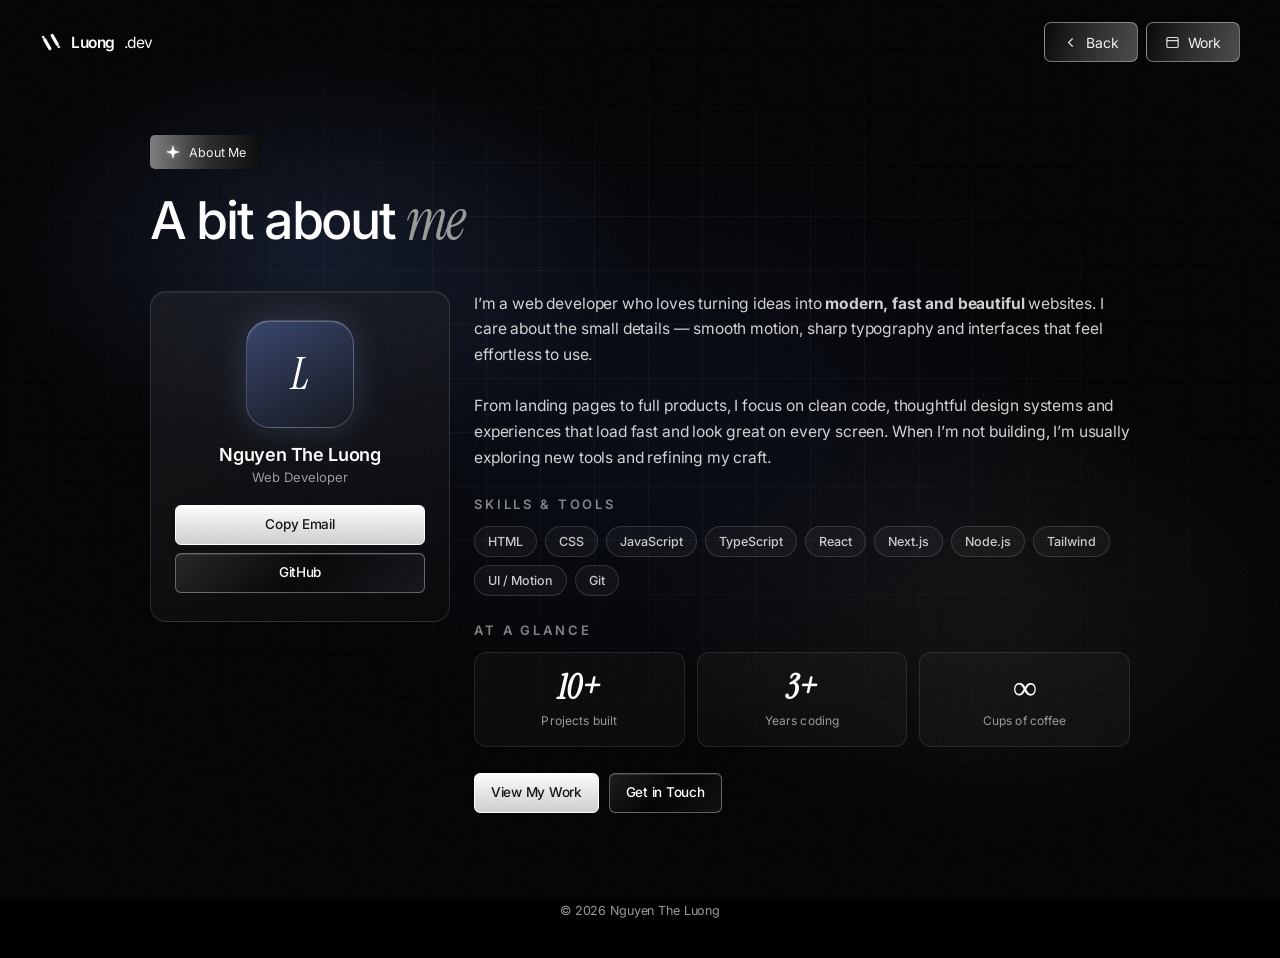
==== about.html @ 1709a324 "Add About page and About nav links New about.html reuses the site's design system (aurora, grain, se" ====
<!DOCTYPE html>
<html lang="en">
<head>
<meta charset="UTF-8">
<meta name="viewport" content="width=device-width, initial-scale=1.0">
<title>About — Nguyen The Luong</title>
<meta name="description" content="About Nguyen The Luong — web developer focused on modern, fast and beautiful websites.">
<link rel="icon" href="data:image/svg+xml,%3Csvg xmlns='http://www.w3.org/2000/svg' viewBox='0 0 24 24' fill='white'%3E%3Cg transform='rotate(-30 12 12)'%3E%3Ccircle cx='7.3' cy='3.2' r='1.45'/%3E%3Crect x='5.5' y='4.7' width='3.6' height='14.6' rx='1.8'/%3E%3Crect x='14.9' y='4.7' width='3.6' height='14.6' rx='1.8'/%3E%3Ccircle cx='16.7' cy='20.8' r='1.45'/%3E%3C/g%3E%3C/svg%3E">
<style>
html, body { background: #000000 !important; color: #ffffff; }

@font-face {
  font-family: "Inter";
  font-style: normal;
  font-weight: 100 900;
  font-display: swap;
  src: url("inter.woff2") format("woff2");
}
@font-face {
  font-family: "Instrument Serif";
  font-style: italic;
  font-weight: 400;
  font-display: swap;
  src: url("instrument-serif-italic.woff2") format("woff2");
}

:root {
  --bg: #000000;
  --text: #ffffff;
  --muted: #9a9a9a;
  --border: rgba(255, 255, 255, 0.16);

  --logo: 15.5px;
  --logo-mark: 22px;
  --nav: 14px;
  --nav-h: 40px;
  --nav-pad: 18px;
  --btn: 13.5px;
  --btn-h: 40px;
  --h1: 52px;
  --lede: 15.5px;
  --header-y: 22px;
  --header-x: 40px;

  --ui-font: "Inter", system-ui, -apple-system, BlinkMacSystemFont, "Segoe UI", sans-serif;
  --serif-font: "Instrument Serif", "Times New Roman", Times, serif;
}

*, *::before, *::after { box-sizing: border-box; margin: 0; padding: 0; }
a { color: inherit; text-decoration: none; }
button { font-family: inherit; }
html { scroll-behavior: smooth; }
/* @@BASE@@ */
html, body { background: var(--bg, #000000); color: var(--text, #ffffff); }
body {
  font-family: var(--ui-font);
  -webkit-font-smoothing: antialiased;
  -moz-osx-font-smoothing: grayscale;
  text-rendering: optimizeLegibility;
  overflow-x: hidden;
  position: relative;
  min-height: 100vh;
  min-height: 100dvh;
}

.grain {
  position: fixed; inset: 0; z-index: 100; pointer-events: none; opacity: 0.055;
  background-image: url("data:image/svg+xml,%3Csvg xmlns='http://www.w3.org/2000/svg' width='240' height='240'%3E%3Cfilter id='n'%3E%3CfeTurbulence type='fractalNoise' baseFrequency='0.85' numOctaves='2' stitchTiles='stitch'/%3E%3C/filter%3E%3Crect width='100%25' height='100%25' filter='url(%23n)'/%3E%3C/svg%3E");
}
.aurora {
  position: fixed; inset: 0; z-index: 0; overflow: hidden;
  background:
    radial-gradient(42% 40% at 24% 28%, rgba(110, 150, 255, 0.14), transparent 62%),
    radial-gradient(46% 44% at 78% 68%, rgba(255, 255, 255, 0.06), transparent 62%),
    radial-gradient(60% 55% at 50% 46%, rgba(60, 95, 190, 0.11), transparent 66%);
}
.aurora::after {
  content: ""; position: absolute; inset: 0;
  background-image:
    linear-gradient(rgba(255, 255, 255, 0.04) 1px, transparent 1px),
    linear-gradient(90deg, rgba(255, 255, 255, 0.04) 1px, transparent 1px);
  background-size: 54px 54px;
  -webkit-mask-image: radial-gradient(80% 70% at 50% 40%, #000 20%, transparent 82%);
          mask-image: radial-gradient(80% 70% at 50% 40%, #000 20%, transparent 82%);
}

.page { position: relative; z-index: 1; }

.header {
  position: relative; z-index: 50;
  display: flex; align-items: center; justify-content: space-between; gap: 16px;
  padding: var(--header-y) var(--header-x) 10px;
}
.logo { display: inline-flex; align-items: center; gap: 9px; font-size: var(--logo); font-weight: 600; letter-spacing: -0.03em; color: #fff; }
.logo-mark { width: var(--logo-mark); height: var(--logo-mark); flex: none; }
.logo-suffix { font-weight: 400; }
.header-nav { display: flex; align-items: center; gap: 8px; }

.pill {
  display: inline-flex; align-items: center; gap: 8px; height: var(--nav-h); padding: 0 var(--nav-pad);
  border-radius: 7px; position: relative; overflow: hidden;
  border: 1px solid rgba(198, 198, 198, 0.55);
  background: linear-gradient(105deg, #050505 0%, #2a2a2a 48%, #4a4a4a 100%);
  color: #f3f3f3; font-size: var(--nav); letter-spacing: -0.01em; white-space: nowrap;
  transition: background 0.35s ease, border-color 0.35s ease, box-shadow 0.35s ease;
}
.pill svg { width: 15px; height: 15px; flex: none; opacity: 0.9; }
.pill::before { content: ""; position: absolute; inset: 0; background: linear-gradient(115deg, transparent 30%, rgba(255, 255, 255, 0.16) 50%, transparent 70%); transform: translateX(-120%); }
.pill:hover::before { transform: translateX(120%); transition: transform 0.6s ease; }
.pill:hover { border-color: rgba(235, 235, 235, 0.9); background: linear-gradient(105deg, #111 0%, #3a3a3a 45%, #6a6a6a 100%); box-shadow: 0 0 18px rgba(200, 210, 230, 0.18); }

.btn {
  position: relative; isolation: isolate; overflow: hidden; display: inline-flex; align-items: center; justify-content: center; gap: 7px;
  height: var(--btn-h); padding: 0 16px; border-radius: 6px; font-size: var(--btn); font-weight: 500; letter-spacing: -0.02em; line-height: 1;
  white-space: nowrap; cursor: pointer; border: 1px solid transparent; background: none; color: #fff;
  transition: background 0.35s ease, border-color 0.35s ease, box-shadow 0.35s ease, color 0.35s ease;
}
.btn svg { width: 15px; height: 15px; flex: none; }
.btn::after { content: ""; position: absolute; inset: 0; background: linear-gradient(115deg, transparent 20%, rgba(255, 255, 255, 0.45) 48%, transparent 76%); transform: translateX(-130%); }
.btn:hover::after { transform: translateX(130%); transition: transform 0.65s ease; }
.btn-solid { background: linear-gradient(180deg, #fff 0%, #e7e7e7 48%, #cfcfcf 100%); color: #111; border-color: #fff; box-shadow: inset 0 1px 0 rgba(255, 255, 255, 0.95); }
.btn-solid:hover { background: linear-gradient(180deg, #fff 0%, #f3f6ff 42%, #d5def2 100%); border-color: #f2f6ff; box-shadow: inset 0 1px 0 #fff, 0 0 22px rgba(186, 208, 255, 0.35), 0 8px 18px rgba(255, 255, 255, 0.12); }
.btn-ghost { background: linear-gradient(135deg, rgba(255, 255, 255, 0.1), rgba(0, 0, 0, 0.45) 50%, rgba(160, 175, 200, 0.08)); color: #fff; border-color: rgba(198, 198, 198, 0.45); box-shadow: inset 0 1px 0 rgba(255, 255, 255, 0.12); }
.btn-ghost:hover { background: linear-gradient(135deg, rgba(210, 225, 255, 0.18), rgba(0, 0, 0, 0.35) 48%, rgba(180, 195, 220, 0.16)); border-color: rgba(220, 230, 255, 0.75); box-shadow: inset 0 1px 0 rgba(255, 255, 255, 0.22), 0 0 20px rgba(170, 200, 255, 0.22); }
/* @@ABOUT@@ */
.about {
  max-width: 1060px;
  margin: 0 auto;
  padding: clamp(36px, 7vh, 84px) var(--header-x) clamp(48px, 10vh, 96px);
}
.eyebrow {
  display: inline-flex; align-items: center; gap: 8px; margin-bottom: 20px; padding: 9px 15px; border-radius: 5px;
  background: linear-gradient(90deg, #7d7d7d 0%, #2a2a2a 52%, #0a0a0a 100%); color: #f2f2f2; font-size: 12.5px; letter-spacing: -0.01em;
}
.eyebrow svg { width: 16px; height: 16px; filter: drop-shadow(0 0 3px rgba(255, 255, 255, 0.45)); }

.about h1 { font-family: var(--ui-font); font-weight: 500; font-size: var(--h1); letter-spacing: -0.045em; line-height: 1.08; color: #fff; }
.about h1 em { font-family: var(--serif-font); font-style: italic; font-weight: 400; font-size: 1.1em; letter-spacing: -0.03em; color: var(--muted); }

.about-layout {
  display: grid;
  grid-template-columns: 300px 1fr;
  gap: 24px;
  margin-top: 40px;
  align-items: start;
}

.avatar-card {
  position: relative; overflow: hidden;
  border-radius: 16px; padding: 28px 24px;
  border: 1px solid rgba(255, 255, 255, 0.12);
  background: linear-gradient(160deg, rgba(30, 32, 38, 0.62), rgba(8, 8, 10, 0.74));
  backdrop-filter: blur(12px); -webkit-backdrop-filter: blur(12px);
  box-shadow: inset 0 1px 0 rgba(255, 255, 255, 0.08);
  text-align: center;
}
.avatar {
  width: 108px; height: 108px; margin: 0 auto 16px; border-radius: 24px;
  display: grid; place-items: center;
  font-family: var(--serif-font); font-style: italic; font-size: 44px; color: #fff;
  background: linear-gradient(150deg, rgba(120, 155, 255, 0.35), rgba(20, 22, 30, 0.9));
  border: 1px solid rgba(255, 255, 255, 0.2);
  box-shadow: inset 0 1px 0 rgba(255, 255, 255, 0.22), 0 0 34px rgba(150, 180, 255, 0.2);
}
.avatar-card .name { font-size: 18px; font-weight: 600; letter-spacing: -0.02em; }
.avatar-card .role { margin-top: 4px; font-size: 13px; color: var(--muted); }
.avatar-card .avatar-actions { display: flex; flex-direction: column; gap: 8px; margin-top: 20px; }
.avatar-card .btn { width: 100%; }

.about-body { display: flex; flex-direction: column; gap: 26px; }
.about-body p { font-size: var(--lede); line-height: 1.65; color: rgba(255, 255, 255, 0.82); letter-spacing: -0.01em; }
.about-body p .soft { color: var(--muted); }

.section-title { font-size: 13px; font-weight: 600; text-transform: uppercase; letter-spacing: 0.22em; color: rgba(255, 255, 255, 0.5); margin-bottom: 14px; }

.skills { display: flex; flex-wrap: wrap; gap: 8px; }
.skill {
  font-size: 12.5px; font-weight: 500; padding: 7px 13px; border-radius: 999px;
  border: 1px solid rgba(255, 255, 255, 0.14); background: rgba(255, 255, 255, 0.04); color: rgba(255, 255, 255, 0.78);
  transition: border-color 0.3s ease, box-shadow 0.3s ease, color 0.3s ease;
}
.skill:hover { border-color: rgba(220, 230, 255, 0.6); color: #fff; box-shadow: 0 0 16px rgba(150, 180, 255, 0.2); }

.stats { display: grid; grid-template-columns: repeat(3, 1fr); gap: 12px; }
.stat {
  border-radius: 12px; padding: 18px; text-align: center;
  border: 1px solid rgba(255, 255, 255, 0.1); background: rgba(255, 255, 255, 0.03);
}
.stat b { display: block; font-family: var(--serif-font); font-style: italic; font-size: 34px; color: #fff; line-height: 1; }
.stat span { display: block; margin-top: 8px; font-size: 12px; color: var(--muted); letter-spacing: 0.01em; }

.foot { text-align: center; color: var(--muted); font-size: 12.5px; letter-spacing: -0.01em; padding: 0 24px 40px; }

.appear { opacity: 0; transform: translateY(18px); }
.appear.is-in { opacity: 1; transform: none; transition: opacity 0.8s cubic-bezier(0.16, 1, 0.3, 1), transform 0.8s cubic-bezier(0.16, 1, 0.3, 1); transition-delay: var(--d, 0s); }

.transition { position: fixed; inset: 0; z-index: 400; background: #000; pointer-events: none; opacity: 0; }
.transition.cover { opacity: 1; pointer-events: auto; transition: opacity 0.5s ease; }

@media (min-width: 1600px) { :root { --h1: 62px; --header-x: 64px; } }
@media (max-width: 860px) {
  :root { --header-x: 18px; --h1: 40px; }
  .about-layout { grid-template-columns: 1fr; }
  .avatar-card { max-width: 420px; }
}
@media (max-width: 560px) {
  :root { --h1: 34px; }
  .stats { grid-template-columns: 1fr; }
  .header-nav .pill span { display: none; }
  .header-nav .pill { padding: 0 12px; }
}
@media (prefers-reduced-motion: reduce) {
  *, *::before, *::after { transition: none !important; animation: none !important; }
  .appear { opacity: 1 !important; transform: none !important; }
  .transition { display: none !important; }
}
</style>
</head>
<!-- @@BODY@@ -->
<body>

<div class="grain" aria-hidden="true"></div>
<div class="aurora" aria-hidden="true"></div>
<div class="transition" id="transition" aria-hidden="true"></div>

<div class="page">
  <header class="header">
    <a class="logo appear" style="--d:0.02s" href="index.html" data-nav aria-label="Nguyen The Luong — home">
      <svg class="logo-mark" viewBox="0 0 24 24" fill="currentColor" aria-hidden="true">
        <g transform="rotate(-30 12 12)">
          <circle cx="7.3" cy="3.2" r="1.45"/>
          <rect x="5.5" y="4.7" width="3.6" height="14.6" rx="1.8"/>
          <rect x="14.9" y="4.7" width="3.6" height="14.6" rx="1.8"/>
          <circle cx="16.7" cy="20.8" r="1.45"/>
        </g>
      </svg>
      Luong<span class="logo-suffix">.dev</span>
    </a>
    <nav class="header-nav" aria-label="Primary">
      <a class="pill appear" style="--d:0.06s" href="index.html" data-nav>
        <svg viewBox="0 0 24 24" fill="none" stroke="currentColor" stroke-width="1.9" stroke-linecap="round" stroke-linejoin="round" aria-hidden="true"><path d="M15 18l-6-6 6-6"/></svg>
        <span>Back</span>
      </a>
      <a class="pill appear" style="--d:0.10s" href="work.html" data-nav>
        <svg viewBox="0 0 24 24" fill="none" stroke="currentColor" stroke-width="1.9" stroke-linecap="round" stroke-linejoin="round" aria-hidden="true"><rect x="3" y="4" width="18" height="16" rx="2"/><path d="M3 9h18"/></svg>
        <span>Work</span>
      </a>
    </nav>
  </header>

  <section class="about">
    <div class="eyebrow appear" style="--d:0.14s">
      <svg viewBox="0 0 24 24" fill="white" aria-hidden="true"><path d="M12 2.6c.55 0 .88.55 1.08 2.1.62 4.7 1.52 5.6 6.22 6.22 1.55.2 2.1.53 2.1 1.08s-.55.88-2.1 1.08c-4.7.62-5.6 1.52-6.22 6.22-.2 1.55-.53 2.1-1.08 2.1s-.88-.55-1.08-2.1c-.62-4.7-1.52-5.6-6.22-6.22C3.15 12.88 2.6 12.55 2.6 12s.55-.88 2.1-1.08c4.7-.62 5.6-1.52 6.22-6.22C11.12 3.15 11.45 2.6 12 2.6Z"/></svg>
      About Me
    </div>
    <h1 class="appear" style="--d:0.20s">A bit about <em>me</em></h1>

    <div class="about-layout">
      <aside class="avatar-card appear" style="--d:0.28s">
        <div class="avatar" aria-hidden="true">L</div>
        <div class="name">Nguyen The Luong</div>
        <div class="role">Web Developer</div>
        <div class="avatar-actions">
          <a class="btn btn-solid" href="#" data-copy><span class="copy-label">Copy Email</span></a>
          <a class="btn btn-ghost" href="https://github.com/luongkun" target="_blank" rel="noopener">GitHub</a>
        </div>
      </aside>

      <div class="about-body">
        <div class="appear" style="--d:0.34s">
          <p>I&rsquo;m a web developer who loves turning ideas into <strong>modern, fast and beautiful</strong> websites. I care about the small details &mdash; smooth motion, sharp typography and interfaces that feel effortless to use.</p>
        </div>
        <div class="appear" style="--d:0.40s">
          <p class="soft">From landing pages to full products, I focus on clean code, thoughtful design systems and experiences that load fast and look great on every screen. When I&rsquo;m not building, I&rsquo;m usually exploring new tools and refining my craft.</p>
        </div>

        <div class="appear" style="--d:0.46s">
          <div class="section-title">Skills &amp; Tools</div>
          <div class="skills">
            <span class="skill">HTML</span>
            <span class="skill">CSS</span>
            <span class="skill">JavaScript</span>
            <span class="skill">TypeScript</span>
            <span class="skill">React</span>
            <span class="skill">Next.js</span>
            <span class="skill">Node.js</span>
            <span class="skill">Tailwind</span>
            <span class="skill">UI / Motion</span>
            <span class="skill">Git</span>
          </div>
        </div>

        <div class="appear" style="--d:0.52s">
          <div class="section-title">At a glance</div>
          <div class="stats">
            <div class="stat"><b>10+</b><span>Projects built</span></div>
            <div class="stat"><b>3+</b><span>Years coding</span></div>
            <div class="stat"><b>&#8734;</b><span>Cups of coffee</span></div>
          </div>
        </div>

        <div class="appear" style="--d:0.58s; display:flex; gap:10px; flex-wrap:wrap;">
          <a class="btn btn-solid" href="work.html" data-nav>View My Work</a>
          <a class="btn btn-ghost" href="#" data-copy><span class="copy-label">Get in Touch</span></a>
        </div>
      </div>
    </div>
  </section>

  <footer class="foot appear" style="--d:0.66s">&copy; 2026 Nguyen The Luong</footer>
</div>

<script>
(function () {
  var reduce = window.matchMedia && window.matchMedia('(prefers-reduced-motion: reduce)').matches;

  function revealAll() {
    Array.prototype.forEach.call(document.querySelectorAll('.appear'), function (el) { el.classList.add('is-in'); });
  }
  requestAnimationFrame(function () { requestAnimationFrame(revealAll); });
  setTimeout(revealAll, 100);

  var overlay = document.getElementById('transition');
  function navigate(href) {
    if (reduce || !overlay) { window.location.href = href; return; }
    overlay.classList.add('cover');
    var done = false;
    function go() { if (done) return; done = true; window.location.href = href; }
    overlay.addEventListener('transitionend', go, { once: true });
    setTimeout(go, 650);
  }
  Array.prototype.forEach.call(document.querySelectorAll('a[data-nav]'), function (link) {
    link.addEventListener('click', function (e) {
      var href = link.getAttribute('href');
      if (!href || href.charAt(0) === '#') return;
      e.preventDefault();
      navigate(href);
    });
  });
  window.addEventListener('pageshow', function (e) { if (e.persisted && overlay) overlay.classList.remove('cover'); });

  /* Copy email */
  var EMAIL = 'lucifermeta0210@gmail.com';
  function copyEmail() {
    if (navigator.clipboard && navigator.clipboard.writeText) return navigator.clipboard.writeText(EMAIL);
    var ta = document.createElement('textarea');
    ta.value = EMAIL; ta.style.position = 'fixed'; ta.style.opacity = '0';
    document.body.appendChild(ta); ta.select();
    try { document.execCommand('copy'); } catch (e) {}
    document.body.removeChild(ta); return Promise.resolve();
  }
  Array.prototype.forEach.call(document.querySelectorAll('[data-copy]'), function (el) {
    el.addEventListener('click', function (e) {
      e.preventDefault();
      copyEmail().then(function () {
        var label = el.querySelector('.copy-label') || el;
        var original = label.textContent;
        label.textContent = 'Copied!';
        setTimeout(function () { label.textContent = original; }, 1600);
      });
    });
  });
})();
</script>

</body>
</html>
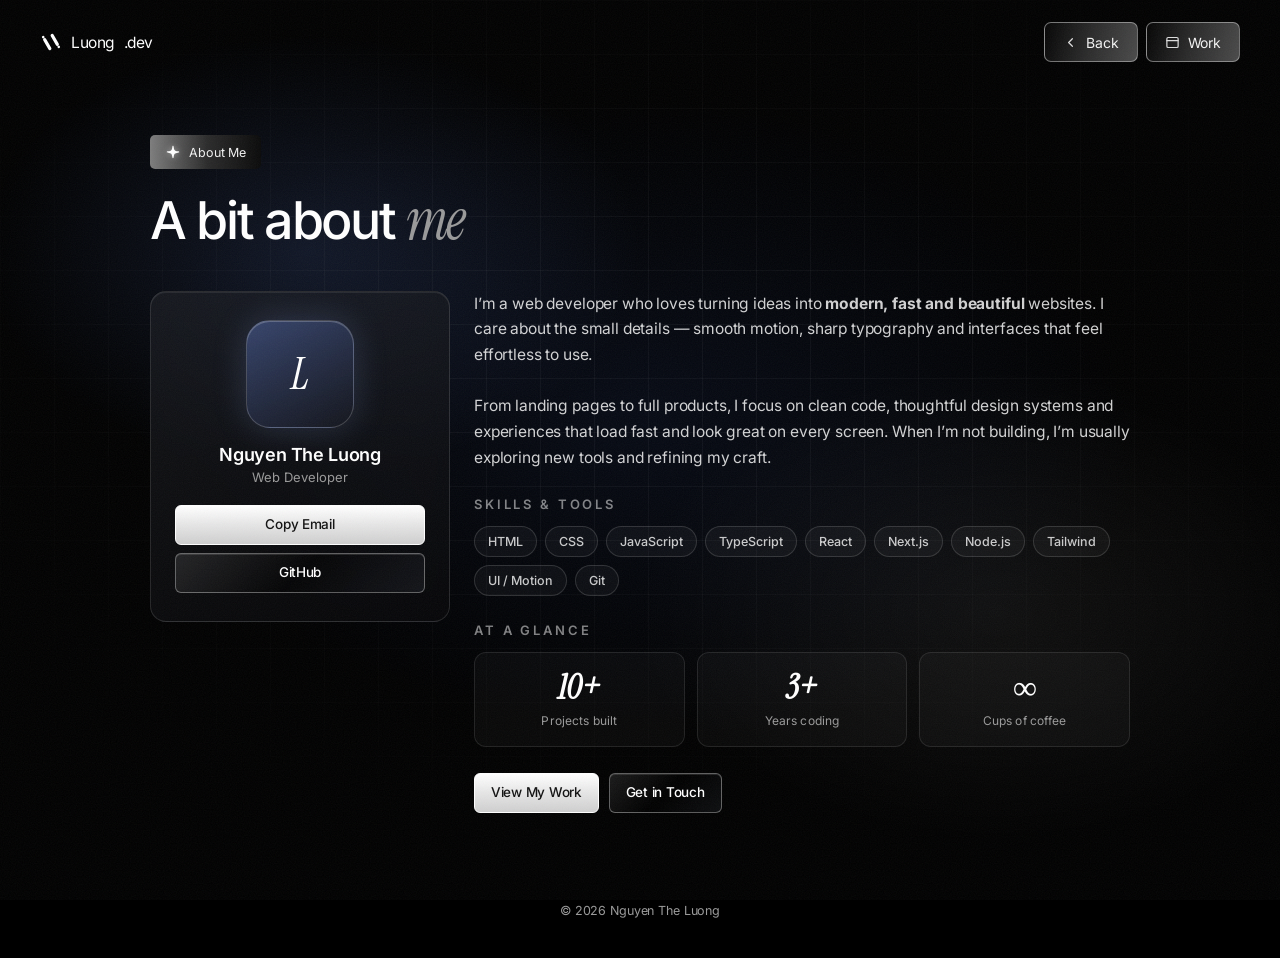
==== commit c526a404: "Unify logo wordmark: match "Luong" weight to ".dev" Drop the logo from 600 to 400 across all pages s" ====
--- a/about.html
+++ b/about.html
@@ -5,6 +5,22 @@
 <meta name="viewport" content="width=device-width, initial-scale=1.0">
 <title>About — Nguyen The Luong</title>
 <meta name="description" content="About Nguyen The Luong — web developer focused on modern, fast and beautiful websites.">
+<link rel="canonical" href="https://luongkun.github.io/personal-website/about.html">
+<meta name="theme-color" content="#000000">
+<meta name="author" content="Nguyen The Luong">
+<meta property="og:type" content="profile">
+<meta property="og:site_name" content="Luong.dev">
+<meta property="og:url" content="https://luongkun.github.io/personal-website/about.html">
+<meta property="og:title" content="About — Nguyen The Luong">
+<meta property="og:description" content="Web developer focused on modern, fast and beautiful websites.">
+<meta property="og:image" content="https://luongkun.github.io/personal-website/og-image.jpg">
+<meta property="og:image:width" content="1200">
+<meta property="og:image:height" content="630">
+<meta property="og:image:alt" content="Nguyen The Luong — Web Developer">
+<meta name="twitter:card" content="summary_large_image">
+<meta name="twitter:title" content="About — Nguyen The Luong">
+<meta name="twitter:description" content="Web developer focused on modern, fast and beautiful websites.">
+<meta name="twitter:image" content="https://luongkun.github.io/personal-website/og-image.jpg">
 <link rel="icon" href="data:image/svg+xml,%3Csvg xmlns='http://www.w3.org/2000/svg' viewBox='0 0 24 24' fill='white'%3E%3Cg transform='rotate(-30 12 12)'%3E%3Ccircle cx='7.3' cy='3.2' r='1.45'/%3E%3Crect x='5.5' y='4.7' width='3.6' height='14.6' rx='1.8'/%3E%3Crect x='14.9' y='4.7' width='3.6' height='14.6' rx='1.8'/%3E%3Ccircle cx='16.7' cy='20.8' r='1.45'/%3E%3C/g%3E%3C/svg%3E">
 <style>
 html, body { background: #000000 !important; color: #ffffff; }
@@ -91,7 +107,7 @@
   display: flex; align-items: center; justify-content: space-between; gap: 16px;
   padding: var(--header-y) var(--header-x) 10px;
 }
-.logo { display: inline-flex; align-items: center; gap: 9px; font-size: var(--logo); font-weight: 600; letter-spacing: -0.03em; color: #fff; }
+.logo { display: inline-flex; align-items: center; gap: 9px; font-size: var(--logo); font-weight: 400; letter-spacing: -0.03em; color: #fff; }
 .logo-mark { width: var(--logo-mark); height: var(--logo-mark); flex: none; }
 .logo-suffix { font-weight: 400; }
 .header-nav { display: flex; align-items: center; gap: 8px; }
